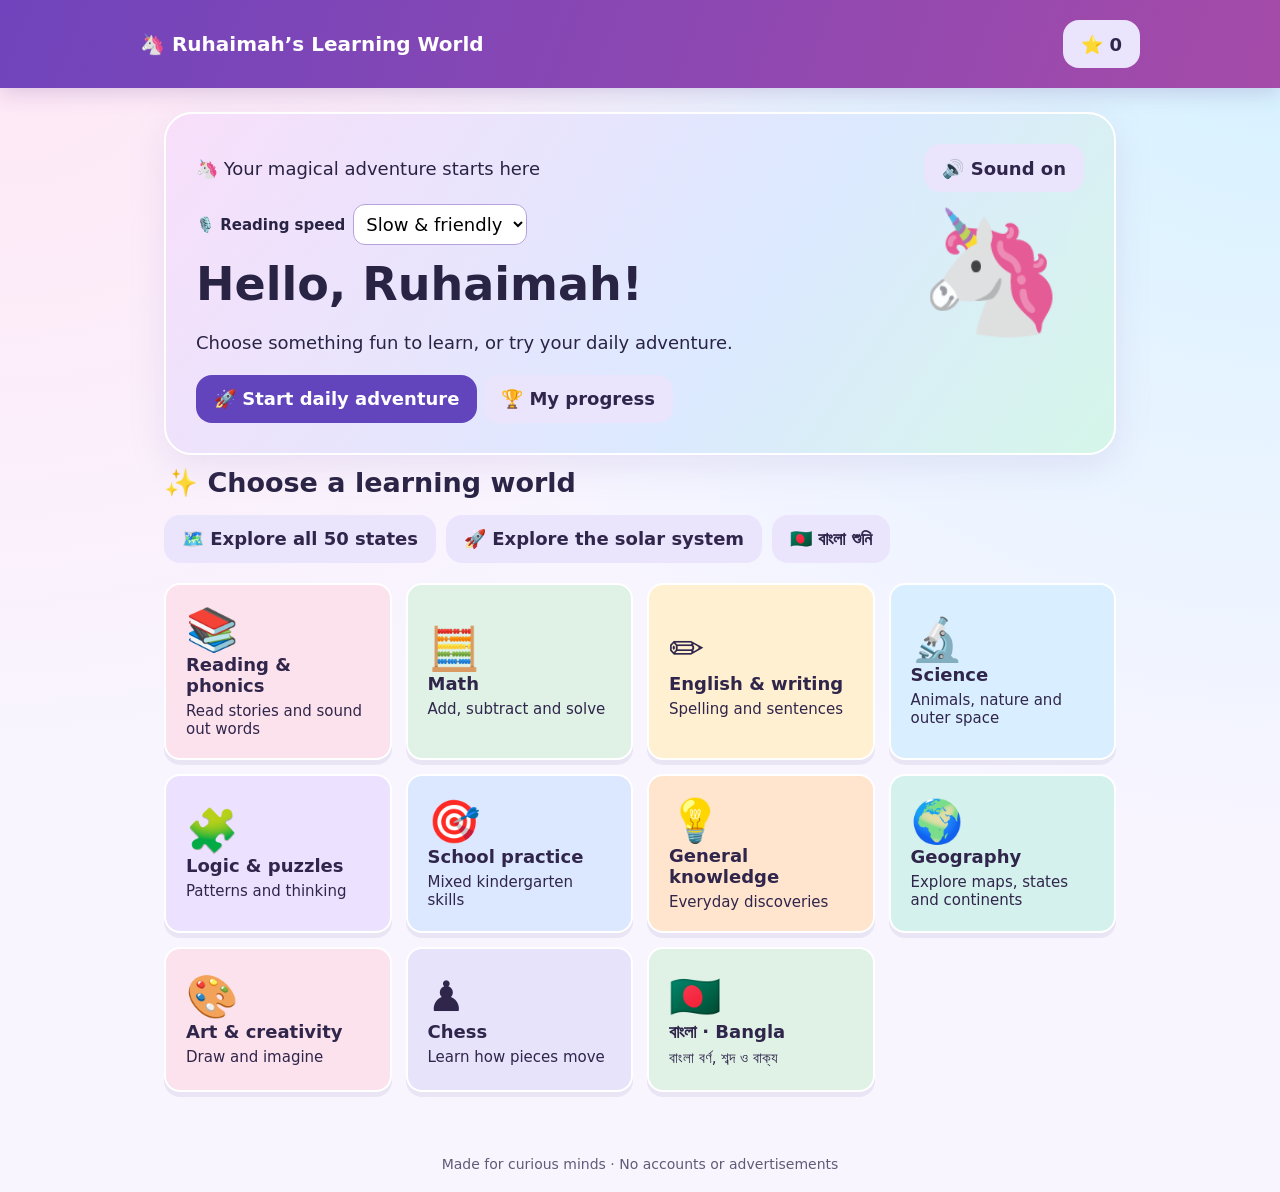
==== index.html @ d248be6d "Add files via upload" ====
<!doctype html><html lang="en"><meta charset="utf-8"><meta name="viewport" content="width=device-width,initial-scale=1"><title>Ruhaimah's Learning World</title><style>
*{box-sizing:border-box}body{margin:0;background:#f7f6ff;color:#292344;font:18px system-ui,sans-serif}header{background:#5639a5;color:white;padding:20px max(20px,calc((100% - 1000px)/2));display:flex;justify-content:space-between;align-items:center;gap:12px}header strong{font-size:20px}main{max-width:1000px;margin:auto;padding:24px}button,input,textarea{font:inherit}button{cursor:pointer;border:0;border-radius:16px;padding:13px 18px;font-weight:700;color:#30254b;background:#eae4fc;min-height:48px}button:focus-visible{outline:4px solid #eea331}button.primary{background:#6244bc;color:white}button:hover{filter:brightness(.96)}.hero{background:#e9e2ff;border-radius:28px;padding:30px;position:relative}h1{font-size:clamp(28px,5vw,46px);margin:0}h2{margin:12px 0}p{line-height:1.55}.grid{display:grid;grid-template-columns:repeat(auto-fit,minmax(180px,1fr));gap:14px;margin:20px 0}.tile{text-align:left;padding:20px;min-height:145px;border:2px solid transparent}.tile span{display:block;font-size:38px}.tile small{display:block;font-weight:400;margin-top:6px}.panel{background:white;border-radius:24px;padding:clamp(18px,4vw,32px);box-shadow:0 4px 18px #3322550d;margin-top:16px}.choices{display:grid;gap:12px;margin:20px 0}.choice{background:#f1edfb;text-align:left;font-size:23px}.right{background:#d4f5df!important}.wrong{background:#ffe5df!important}.bar{height:12px;background:#eee8fa;border-radius:10px;overflow:hidden}.bar i{display:block;height:100%;background:#35aa86}.topline{display:flex;justify-content:space-between;gap:10px;align-items:center;flex-wrap:wrap}.story{font-size:27px;background:#fff7df;padding:20px;border-radius:16px;line-height:1.7}.feedback{min-height:32px;font-weight:700}.muted{color:#615b78;font-size:15px}canvas{width:100%;max-width:620px;touch-action:none;border:2px solid #ddd;border-radius:15px;background:white}textarea{width:100%;min-height:110px;border:2px solid #ded6f1;border-radius:14px;padding:12px}.palette{display:flex;gap:8px;flex-wrap:wrap}.palette button{min-width:48px;border:2px solid #555}.board{display:grid;grid-template-columns:repeat(8,1fr);max-width:480px;aspect-ratio:1}.square{border-radius:0;padding:0;min-height:0;font-size:clamp(20px,5vw,44px);aspect-ratio:1;color:#191919}.square.light{background:#f4dfb9}.square.dark{background:#ad805d}.square.mark{box-shadow:inset 0 0 0 4px #28a575}footer{text-align:center;padding:20px;color:#615b78;font-size:14px}@media(max-width:480px){main{padding:14px}.grid{grid-template-columns:1fr 1fr}.tile{padding:14px;min-height:125px}header{padding:14px}.hero{padding:22px}}

body{background:radial-gradient(ellipse at top left,#ffe7f5,transparent 45%),radial-gradient(ellipse at top right,#d5f2ff,transparent 50%),#f8f5ff}header{background:linear-gradient(110deg,#7044bc,#a54ba9);position:sticky;top:0;z-index:5;box-shadow:0 5px 20px #5c3a8733}.hero{background:linear-gradient(125deg,#f8dffa,#dce9ff 60%,#d5f6e9);border:2px solid white;box-shadow:0 10px 35px #9c80c62b;overflow:hidden}.hero:after{content:'🦄';position:absolute;right:5%;top:26%;font-size:clamp(64px,12vw,120px);pointer-events:none;opacity:.9}.hero h1,.hero p{max-width:75%}.hero button{position:relative;z-index:1}.tile{border:2px solid white;box-shadow:0 5px 0 #62518c18;transition:transform .15s,box-shadow .15s}.tile:hover{transform:translateY(-4px);box-shadow:0 9px 20px #62518c25}.tile span{font-size:42px}.panel{border:1px solid #eee4ff}.choice{border:2px solid #e9dff8}.choice:active{transform:scale(.98)}.subgrid{display:flex;gap:10px;flex-wrap:wrap;margin:16px 0}.mapwrap{overflow-x:auto;padding:8px 0}.statemap{display:grid;grid-template-columns:repeat(13,minmax(36px,1fr));grid-template-rows:repeat(8, minmax(38px,1fr));gap:4px;min-width:520px;max-width:900px;margin:auto;background:#e5f5ff;padding:10px;border-radius:20px}.state{min-height:38px;padding:4px 1px;font-size:clamp(13px,2vw,17px);border-radius:10px;border:2px solid white;box-shadow:0 2px 0 #0001}.state.sel{outline:3px solid #5625b0}.state.found{background:#9ee8b8!important}.state.bad{background:#ffb9b9!important}.fact{background:#f4edff;border-radius:18px;padding:18px;margin:12px 0}.planetrow{display:flex;gap:12px;overflow-x:auto;padding:16px 4px;align-items:center;background:#171c42;border-radius:22px}.planet{background:transparent;color:white;min-width:88px;display:flex;flex-direction:column;align-items:center;gap:8px;min-height:110px;font-size:14px}.orb{display:block;border-radius:50%;box-shadow:inset -8px -5px 14px #0006,0 0 12px #fff2;flex-shrink:0}.planet.sel{outline:2px solid #f8dc8c}.bangla-grid{display:grid;grid-template-columns:repeat(auto-fit,minmax(85px,1fr));gap:10px}.bangla-grid button{font-size:32px;background:#dff4e9;border:2px solid white}.bangla-grid small{display:block;font-size:16px}.bn{font-size:clamp(25px,5vw,36px);line-height:1.8}.notice{color:#55446d;font-size:15px}.badgelet{display:inline-block;background:#fff0c9;padding:6px 12px;border-radius:30px;font-size:15px}.confetti{animation:pop .25s ease-out}@keyframes pop{from{transform:scale(.96)}to{transform:scale(1)}}@media(prefers-reduced-motion:reduce){*{animation:none!important;transition:none!important}}@media(max-width:480px){.hero:after{font-size:66px;top:35%}.hero h1{max-width:78%}.hero p{max-width:77%}.tile span{font-size:32px}.statemap{min-width:505px}}
</style><header><strong>🦄 Ruhaimah’s Learning World</strong><button id="stars" onclick="dashboard()">⭐ 0</button></header><main id="app"></main><footer>Made for curious minds · No accounts or advertisements</footer><script>
const $=s=>document.querySelector(s), app=$('#app');let saved={stars:0,stats:{},days:{},writing:''};try{saved={...saved,...JSON.parse(localStorage.getItem('ruhaimah-v1')||'{}')}}catch(e){};let audio=true;let voiceSpeed=.68;try{const n=Number(localStorage.getItem('learning-voice-speed'));if([.55,.68,.82].includes(n))voiceSpeed=n}catch(e){}function setVoiceSpeed(v){voiceSpeed=Number(v);try{localStorage.setItem('learning-voice-speed',String(v))}catch(e){}speak('Hello! Ready for a wonderful learning adventure?')}function save(){try{localStorage.setItem('ruhaimah-v1',JSON.stringify(saved))}catch(e){}$('#stars').textContent='⭐ '+saved.stars}save();let clip=null, speechRun=0;function stop(){speechRun++;if('speechSynthesis'in window)speechSynthesis.cancel();if(clip){clip.pause();clip=null}}function speak(t,lang='en-US'){if(!audio)return;stop();const run=speechRun;const voices='speechSynthesis'in window?speechSynthesis.getVoices():[];const matching=voices.filter(v=>v.lang.toLowerCase().startsWith(lang.slice(0,2)));const voice=matching.find(v=>v.lang.toLowerCase()===lang.toLowerCase()&&/natural|enhanced|premium|samantha|aria|jenny|google us english/i.test(v.name))||matching.find(v=>v.lang.toLowerCase()===lang.toLowerCase())||matching[0];if(lang.startsWith('bn')&&!voice){let parts=BN_AUDIO[t]?[t]:t.split(/\. +/).filter(Boolean);let urls=parts.map(x=>BN_AUDIO[x]).filter(Boolean);if(!urls.length){let n=document.getElementById('bnstatus');if(n)n.textContent='বাংলা অডিও এই বাক্যের জন্য নেই।';return}let i=0;function play(){if(run!==speechRun||i>=urls.length)return;clip=new Audio(urls[i++]);clip.playbackRate=voiceSpeed===.55?.68:voiceSpeed===.68?.78:.9;clip.preservesPitch=true;clip.onended=()=>setTimeout(play,350);clip.play().catch(()=>{let n=document.getElementById('bnstatus');if(n)n.textContent='🔊 আবার শুনুন বোতাম চাপুন।';});}play();return}if(!('speechSynthesis'in window)){return}const pieces=String(t).split(/(?<=[.!?।])\s+/).filter(Boolean);let j=0;function narrate(){if(run!==speechRun||j>=pieces.length)return;let u=new SpeechSynthesisUtterance(pieces[j++]);u.lang=lang;u.rate=voiceSpeed;u.pitch=lang.startsWith('bn')?1.04:1.15;u.volume=1;if(voice)u.voice=voice;u.onend=()=>setTimeout(narrate,350);speechSynthesis.speak(u)}narrate()}if('speechSynthesis'in window){speechSynthesis.getVoices();}function esc(t){return String(t).replace(/[&<>"']/g,c=>({'&':'&amp;','<':'&lt;','>':'&gt;','"':'&quot;',"'":'&#39;'}[c]))}const subjects=[['reading','📚','Reading & phonics','Read stories and sound out words','#fce2ec'],['math','🧮','Math','Add, subtract and solve','#dff2e5'],['english','✏️','English & writing','Spelling and sentences','#fff0d1'],['science','🔬','Science','Animals, nature and outer space','#d9efff'],['logic','🧩','Logic & puzzles','Patterns and thinking','#ece2ff'],['school','🎯','School practice','Mixed kindergarten skills','#dce8ff'],['general','💡','General knowledge','Everyday discoveries','#ffe4ce'],['geo','🌍','Geography','Explore maps, states and continents','#d5f1ed'],['art','🎨','Art & creativity','Draw and imagine','#fce2ec'],['chess','♟️','Chess','Learn how pieces move','#e6e3fa'],['bangla','🇧🇩','বাংলা · Bangla','বাংলা বর্ণ, শব্দ ও বাক্য','#dff2e5']];
const Q=(q,a,c,h,p='',lang='en-US')=>({q,a,c,h,p,lang});const bank={reading:[Q('Which word rhymes with cake?',['cat','lake','cup'],'lake','Cake and lake end with the same sound.'),Q('Which word begins with sh?',['ship','chip','sit'],'ship','S and h together make the sh sound.'),Q('Which word has the short i sound?',['sit','cake','sun'],'sit','Listen to the middle sound in sit.'),Q('What did Mia find?',['a red ball','a blue hat','a cat'],'a red ball','Mia found a red ball.','Mia went to the park. She saw a red ball under a tree. She picked it up.'),Q('Where did the bird go?',['into a box','onto a tree','into a car'],'onto a tree','The bird flew onto a tree.','A little bird sat on a fence. It flew onto a tree and sang.'),Q('Which word completes the sentence? I can ___ a book.',['read','jump','drink'],'read','We read a book.'),Q('What did Ben give the dog?',['water','a hat','a pen'],'water','Ben gave the dog water.','Ben saw a thirsty dog. He got a bowl of water. The dog drank it.'),Q('Which word has ch at the start?',['chair','share','hair'],'chair','C and h together make the ch sound.'),Q('Which word has a silent e?',['cap','cape','cup'],'cape','The final e helps the a say its name.')],english:[Q('Which sentence is correct?',['the cat runs.','The cat runs.','The cat runs'],'The cat runs.','Start with a capital and end with a period.'),Q('Choose the missing letter: d_g',['a','o','i'],'o','Dog is spelled d o g.'),Q('Which is a naming word?',['jump','apple','fast'],'apple','Apple names a thing.'),Q('Choose the action word.',['run','table','blue'],'run','Run tells what someone does.'),Q('Which word means more than one cat?',['cats','cat','catting'],'cats','Add s to make cats.'),Q('Which mark ends a question?',['.','?','!'],'?','A question mark ends a question.'),Q('Finish: She ___ happy.',['is','am','are'],'is','She is happy.')],science:[Q('What helps a plant grow?',['water and sunlight','rocks only','a toy'],'water and sunlight','Plants need water and light.'),Q('Which animal lays eggs?',['hen','cat','dog'],'hen','Hens lay eggs.'),Q('What happens to ice when it warms up?',['melts','turns into wood','grows leaves'],'melts','Ice melts into water.'),Q('Which body part helps you hear?',['ears','knees','nose'],'ears','We hear with our ears.'),Q('Which is a living thing?',['tree','chair','stone'],'tree','A tree grows and is alive.'),Q('What gives Earth light during the day?',['Sun','Moon','clouds'],'Sun','The Sun gives us daylight.')],logic:[Q('What comes next? 🔴 🔵 🔴 🔵',['🔴','🟢','🔵'],'🔴','The colors alternate red and blue.'),Q('Which does not belong?',['apple','banana','shoe'],'shoe','The other two are fruits.'),Q('What comes next? 2, 4, 6, ...',['7','8','10'],'8','Count by twos.'),Q('Which shape has three sides?',['circle','triangle','square'],'triangle','A triangle has three sides.'),Q('What comes next? A B B A B B',['A','B','C'],'A','The pattern repeats A B B.'),Q('Which is smallest?',['elephant','mouse','horse'],'mouse','A mouse is much smaller.')],general:[Q('How many days are in a week?',['5','7','10'],'7','There are seven days.'),Q('What should you do before eating?',['wash hands','wear shoes','turn off the light'],'wash hands','Clean hands help keep us healthy.'),Q('Who helps put out fires?',['firefighter','teacher','baker'],'firefighter','Firefighters help keep people safe.'),Q('What season usually comes after winter?',['spring','fall','summer'],'spring','Spring follows winter.'),Q('What tells the time?',['clock','plate','book'],'clock','A clock shows time.')],geo:[Q('What planet do we live on?',['Mars','Earth','Jupiter'],'Earth','Earth is our home.'),Q('Which is a large body of salt water?',['ocean','hill','forest'],'ocean','Oceans contain salt water.'),Q('Which country has Dhaka as its capital?',['Bangladesh','Canada','Japan'],'Bangladesh','Dhaka is the capital of Bangladesh.'),Q('Which country is New Mexico part of?',['United States','India','Brazil'],'United States','New Mexico is a U.S. state.'),Q('Which direction is opposite north?',['east','south','west'],'south','South is opposite north.'),Q('Which is a continent?',['Asia','Santa Fe','Dhaka'],'Asia','Asia is a continent.')],bangla:[Q('কোনটি স্বরবর্ণ?',['অ','ক','ম'],'অ','অ একটি স্বরবর্ণ।','','bn-BD'),Q('আম কোনটি?',['🥭','🍎','🍌'],'🥭','এটি আম।','','bn-BD'),Q('মাছ কোনটি?',['🐦','🐟','🐈'],'🐟','এটি মাছ।','','bn-BD'),Q('কোনটি বাংলা সংখ্যা ২?',['১','২','৩'],'২','দুই মানে ২।','','bn-BD'),Q('ফুল কোনটি?',['🌸','🚗','📚'],'🌸','এটি ফুল।','','bn-BD'),Q('ক এর পরে কোন বর্ণ?',['গ','খ','চ'],'খ','ক এর পরে খ।','','bn-BD')],chess:[Q('Which piece moves in an L shape?',['Knight','Rook','Bishop'],'Knight','A knight moves two squares one way and one sideways.'),Q('Which piece moves diagonally?',['Bishop','Rook','Pawn'],'Bishop','A bishop moves diagonally.'),Q('Which piece moves straight along rows and columns?',['Rook','Knight','Bishop'],'Rook','A rook moves horizontally or vertically.'),Q('Which piece must you protect?',['King','Pawn','Rook'],'King','Protect your king from checkmate.')],art:[Q('Which two paint colors make green?',['blue and yellow','red and blue','red and white'],'blue and yellow','Blue and yellow paint make green.'),Q('Which shape could you use to draw the Sun?',['circle','triangle','square'],'circle','The Sun looks round.') ]};
function shuffle(a){return [...a].sort(()=>Math.random()-.5)}function math(n=8,level=1){return Array.from({length:n},()=>{let cap=level===1?10:20,a=Math.floor(Math.random()*(cap+1)),b=Math.floor(Math.random()*(cap-a+1)),sub=Math.random()<.45;if(sub){a+=b}let c=sub?a-b:a+b;let opts=new Set([c]);while(opts.size<3)opts.add(Math.max(0,c+Math.floor(Math.random()*7)-3));return Q(`What is ${a} ${sub?'−':'+'} ${b}?`,shuffle([...opts].map(String)),String(c),`The answer is ${c}. Try counting ${sub?'backward':'forward'} from ${a}.`)})}
let session=null,level=1;function home(){stop();app.innerHTML=`<section class="hero"><div class="topline"><span>🦄 Your magical adventure starts here</span><button onclick="audio=!audio;home()">${audio?'🔊 Sound on':'🔇 Sound off'}</button></div><div style="margin:12px 0;display:flex;gap:8px;align-items:center;flex-wrap:wrap"><label for="voiceSpeed" style="font-size:15px;font-weight:700">🎙️ Reading speed</label><select id="voiceSpeed" onchange="setVoiceSpeed(this.value)" style="font:inherit;padding:8px;border-radius:12px;border:1px solid #b6a2db;background:white"><option value=".55" ${voiceSpeed===.55?'selected':''}>Extra slow</option><option value=".68" ${voiceSpeed===.68?'selected':''}>Slow & friendly</option><option value=".82" ${voiceSpeed===.82?'selected':''}>Regular</option></select></div><h1>Hello, Ruhaimah!</h1><p>Choose something fun to learn, or try your daily adventure.</p><button class="primary" onclick="start('daily')">🚀 Start daily adventure</button> <button onclick="dashboard()">🏆 My progress</button></section><h2>✨ Choose a learning world</h2><div class="subgrid"><button onclick="statesWorld()">🗺️ Explore all 50 states</button><button onclick="spaceWorld()">🚀 Explore the solar system</button><button onclick="banglaWorld()">🇧🇩 বাংলা শুনি</button></div><div class="grid">${subjects.map(([id,e,t,d,c])=>`<button class="tile" style="background:${c}" onclick="openSubject('${id}')"><span>${e}</span>${t}<small>${d}</small></button>`).join('')}</div>`}function openSubject(id){stop();let s=subjects.find(s=>s[0]===id);app.innerHTML=`<button onclick="home()">← Home</button><section class="panel"><h1>${s[1]} ${s[2]}</h1><p>${s[3]}. Pick an activity!</p><button class="primary" onclick="start('${id}')">▶ Practice</button> ${id==='math'?'<button onclick="level=1;start(\'math\')">Within 10</button> <button onclick="level=2;start(\'math\')">Within 20</button>':''} ${id==='reading'?'<button onclick="library()">📖 Story library</button>':''} ${id==='english'?'<button onclick="writing()">✍️ Writing journal</button>':''} ${id==='art'?'<button onclick="draw()">🎨 Drawing studio</button>':''} ${id==='geo'?'<button onclick="globeOpen(\'us\')">🇺🇸 50 States Map</button> <button onclick="globeOpen(\'division\')">🇧🇩 Bangladesh Map</button>':''} ${id==='science'?'<button onclick="spaceWorld()">🪐 Space explorer</button>':''} ${id==='bangla'?'<button onclick="banglaWorld()">🔊 বাংলা শেখো</button>':''} ${id==='chess'?'<button onclick="chess()">♟️ Piece movement trainer</button>':''}</section>`}function start(id){stop();let qs=id==='math'?math(8,level):id==='daily'||id==='school'?shuffle([...shuffle(bank.reading).slice(0,3),...math(4,1),...shuffle(bank.english).slice(0,2),...shuffle(bank.logic).slice(0,2),...shuffle(bank.science).slice(0,1)]):shuffle(bank[id]);session={id,qs,i:0,first:0,wrong:false,done:false};render()}function render(){let s=session,q=s.qs[s.i];app.innerHTML=`<div class="topline"><button onclick="home()">← Home</button><span>Question ${s.i+1} / ${s.qs.length}</span><button onclick="readQuestion()">🔊 Listen / শুনুন</button></div><div class="bar"><i style="width:${100*s.i/s.qs.length}%"></i></div><section class="panel">${q.p?`<div class="story">${esc(q.p)}</div>`:''}<h2 style="font-size:30px">${esc(q.q)}</h2><div class="choices">${q.a.map((a,i)=>`<button class="choice" data-i="${i}" onclick="answer(${i})">${esc(a)}</button>`).join('')}</div><div id="bnstatus" class="notice"></div><div id="feedback" class="feedback" aria-live="polite"></div><button id="next" class="primary" hidden onclick="next()">Next →</button></section>`;speak([q.p,q.q,...q.a].filter(Boolean).join('. '),q.lang)}function readQuestion(){let q=session.qs[session.i];speak([q.p,q.q,...q.a].filter(Boolean).join('. '),q.lang)}function answer(i){let s=session,q=s.qs[s.i];if(s.done)return;let b=$(`[data-i="${i}"]`),correct=q.a[i]===q.c;let stats=saved.stats[s.id]||(saved.stats[s.id]={correct:0,total:0,completed:0});if(!s.wrong){stats.total++;if(correct){stats.correct++;s.first++}}if(correct){s.done=true;b.classList.add('right');saved.stars++;$('#feedback').textContent=(q.lang==='bn-BD'?'🌟 দারুণ! ':'🌟 Great job! ')+q.h;$('#next').hidden=false;document.querySelectorAll('.choice').forEach(b=>b.disabled=true);speak(q.lang==='bn-BD'?'দারুণ! '+q.h:['Wonderful!','You did it!','Fantastic work!','Amazing job, explorer!'][Math.floor(Math.random()*4)]+' '+q.h,q.lang)}else{s.wrong=true;b.classList.add('wrong');b.disabled=true;$('#feedback').textContent=(q.lang==='bn-BD'?'আবার চেষ্টা করো! ':'Try again! ')+q.h;speak(q.h,q.lang)}save()}function next(){let s=session;if(!s.done)return;if(++s.i<s.qs.length){s.wrong=false;s.done=false;render();return}saved.stats[s.id].completed++;let day=new Date().toLocaleDateString();saved.days[day]=(saved.days[day]||0)+1;save();app.innerHTML=`<section class="panel" style="text-align:center"><h1>🏆 Amazing work!</h1><p>You earned ${s.qs.length} stars and answered ${s.first} of ${s.qs.length} correctly on your first try.</p><button class="primary" onclick="home()">Choose another adventure</button></section>`;speak('Amazing work! You finished your adventure.')}function dashboard(){stop();app.innerHTML=`<button onclick="home()">← Home</button><section class="panel"><h1>🏆 My progress</h1><h2>⭐ ${saved.stars} stars</h2><p>Learning days: ${Object.keys(saved.days).length}</p><p class="muted">Parent view · First-attempt accuracy · Saved in this browser only.</p>${Object.entries(saved.stats).map(([id,s])=>`<p><strong>${subjects.find(x=>x[0]===id)?.[2]||({space:'Space exploration',states:'50 states',daily:'Daily adventure'}[id]||id)}</strong> — ${s.total?Math.round(100*s.correct/s.total):0}% · ${s.completed} sessions</p><div class="bar"><i style="width:${s.total?100*s.correct/s.total:0}%"></i></div>`).join('')||'<p>Finish some activities to see your progress!</p>'}<h3>📅 Learning activity</h3>${Object.entries(saved.days).slice(-14).reverse().map(([d,n])=>`<p>${esc(d)} — ${n} activities</p>`).join('')||'<p>No completed activities yet.</p>'}<div class="subgrid"><button onclick="exportProgress()">⬇️ Back up progress</button><button onclick="document.getElementById('importFile').click()">⬆️ Restore progress</button><input type="file" id="importFile" accept="application/json" hidden onchange="importProgress(event)"></div></section>`}
const stories=[['🐈 The little cat','A little cat sat on a mat. It saw a big red ball. The cat ran to the ball. It had fun.','What color was the ball?',['red','blue','green'],'red'],['🌱 A tiny seed','Ana put a seed in a pot. She gave it water. A small green leaf grew. Ana was glad.','What did Ana give the seed?',['water','milk','juice'],'water'],['🦆 At the pond','Sam went to the pond. He saw three ducks. The ducks swam in the water. Sam waved.','How many ducks did Sam see?',['two','three','four'],'three'],['🎒 A school day','Lina packed her bag. She went to school. She read a book with her friend. Then they drew a picture.','What did Lina read?',['a book','a map','a sign'],'a book']];function library(){app.innerHTML=`<button onclick="openSubject('reading')">← Reading</button><h1>📚 Story library</h1><div class="grid">${stories.map((s,i)=>`<button class="tile" onclick="story(${i})">${s[0]}<small>Read and answer</small></button>`).join('')}</div>`}function story(i){let s=stories[i];session={id:'reading',qs:[Q(s[2],s[3],s[4],'Read the story to find the answer.',s[1])],i:0,first:0,wrong:false,done:false};render()}function writing(){app.innerHTML=`<button onclick="openSubject('english')">← English</button><section class="panel"><h2>✍️ My writing journal</h2><p>Write three sentences about your favorite animal. Begin each sentence with a capital letter.</p><button onclick="speak('Write three sentences about your favorite animal.')">🔊 Listen</button><textarea id="journal" placeholder="My favorite animal is...">${esc(saved.writing)}</textarea><button class="primary" onclick="saved.writing=$('#journal').value;save();$('#note').textContent='Saved!'">Save my writing</button><p id="note"></p></section>`}function draw(){app.innerHTML=`<button onclick="openSubject('art')">← Art</button><section class="panel"><h2>🎨 Drawing studio</h2><p>Can you draw a house, a tree, and a happy sun?</p><div class="palette">${['#292344','#f05252','#f4ab24','#34a853','#4285ed','#ab61df','#ffffff'].map(c=>`<button style="background:${c}" aria-label="Paint ${c}" onclick="ink='${c}'"></button>`).join('')}</div><canvas id="paint" width="620" height="420"></canvas><div class="topline"><button onclick="ctx.clearRect(0,0,620,420)">Clear</button><button onclick="downloadDrawing()">Save picture</button></div></section>`;let c=$('#paint');ctx=c.getContext('2d');ctx.lineWidth=8;ctx.lineCap='round';let active=false;function point(e){let r=c.getBoundingClientRect();return [(e.clientX-r.left)*c.width/r.width,(e.clientY-r.top)*c.height/r.height]}c.onpointerdown=e=>{active=true;c.setPointerCapture(e.pointerId);ctx.beginPath();ctx.moveTo(...point(e));ctx.lineTo(...point(e));ctx.strokeStyle=ink;ctx.stroke()};c.onpointermove=e=>{if(active){ctx.lineTo(...point(e));ctx.strokeStyle=ink;ctx.stroke()}};c.onpointerup=c.onpointercancel=()=>active=false}let ink='#292344',ctx;function downloadDrawing(){let a=document.createElement('a');a.download='my-drawing.png';a.href=$('#paint').toDataURL();a.click()}
let piece='Knight',pos=35;const glyph={Knight:'♘',Bishop:'♗',Rook:'♖',Queen:'♕',King:'♔',Pawn:'♙'};function targets(){let r=pos>>3,c=pos%8;return Array.from({length:64},(_,i)=>i).filter(i=>{let dr=(i>>3)-r,dc=i%8-c,x=Math.abs(dr),y=Math.abs(dc);if(!x&&!y)return false;return piece==='Knight'?x*y===2:piece==='Bishop'?x===y:piece==='Rook'?x===0||y===0:piece==='Queen'?x===y||x===0||y===0:piece==='King'?Math.max(x,y)===1:dc===0&&(dr===-1||(r===6&&dr===-2))})}function chess(){app.innerHTML=`<button onclick="openSubject('chess')">← Chess</button><section class="panel"><h2>♟️ Piece movement trainer</h2><p>Choose a piece and tap a highlighted square to move it. This is a single-piece exercise, not a full chess game.</p><div class="palette">${Object.keys(glyph).map(p=>`<button onclick="piece='${p}';pos=${p==='Pawn'?52:35};chess()">${glyph[p]} ${p}</button>`).join('')}</div><h3>${piece}</h3><div class="board">${Array.from({length:64},(_,i)=>`<button aria-label="${'abcdefgh'[i%8]}${8-(i>>3)}" class="square ${((i>>3)+i%8)%2?'dark':'light'} ${targets().includes(i)?'mark':''}" onclick="movePiece(${i})">${i===pos?glyph[piece]:targets().includes(i)?'·':''}</button>`).join('')}</div><p id="chessnote" aria-live="polite"></p></section>`}function movePiece(i){if(targets().includes(i)){pos=i;if(piece==='Pawn'&&pos<8){piece='Queen'}chess();$('#chessnote').textContent='Great move!'}else $('#chessnote').textContent='Try a highlighted square.'}
const STATES=[["AK", "Alaska", "Juneau", "1", "8", "West"], ["HI", "Hawaii", "Honolulu", "2", "8", "West"], ["WA", "Washington", "Olympia", "1", "2", "West"], ["OR", "Oregon", "Salem", "1", "3", "West"], ["CA", "California", "Sacramento", "1", "4", "West"], ["NV", "Nevada", "Carson City", "2", "4", "West"], ["ID", "Idaho", "Boise", "2", "3", "West"], ["MT", "Montana", "Helena", "3", "2", "West"], ["WY", "Wyoming", "Cheyenne", "3", "3", "West"], ["UT", "Utah", "Salt Lake City", "3", "4", "West"], ["AZ", "Arizona", "Phoenix", "3", "5", "West"], ["CO", "Colorado", "Denver", "4", "4", "West"], ["NM", "New Mexico", "Santa Fe", "4", "5", "West"], ["ND", "North Dakota", "Bismarck", "5", "2", "Midwest"], ["SD", "South Dakota", "Pierre", "5", "3", "Midwest"], ["NE", "Nebraska", "Lincoln", "5", "4", "Midwest"], ["KS", "Kansas", "Topeka", "5", "5", "Midwest"], ["OK", "Oklahoma", "Oklahoma City", "5", "6", "South"], ["TX", "Texas", "Austin", "5", "7", "South"], ["MN", "Minnesota", "Saint Paul", "6", "2", "Midwest"], ["IA", "Iowa", "Des Moines", "6", "3", "Midwest"], ["MO", "Missouri", "Jefferson City", "6", "4", "Midwest"], ["AR", "Arkansas", "Little Rock", "6", "5", "South"], ["LA", "Louisiana", "Baton Rouge", "6", "6", "South"], ["WI", "Wisconsin", "Madison", "7", "2", "Midwest"], ["IL", "Illinois", "Springfield", "7", "3", "Midwest"], ["MS", "Mississippi", "Jackson", "7", "5", "South"], ["MI", "Michigan", "Lansing", "8", "2", "Midwest"], ["IN", "Indiana", "Indianapolis", "8", "3", "Midwest"], ["KY", "Kentucky", "Frankfort", "8", "4", "South"], ["TN", "Tennessee", "Nashville", "8", "5", "South"], ["AL", "Alabama", "Montgomery", "8", "6", "South"], ["OH", "Ohio", "Columbus", "9", "3", "Midwest"], ["WV", "West Virginia", "Charleston", "9", "4", "South"], ["GA", "Georgia", "Atlanta", "9", "6", "South"], ["FL", "Florida", "Tallahassee", "10", "7", "South"], ["PA", "Pennsylvania", "Harrisburg", "10", "3", "Northeast"], ["VA", "Virginia", "Richmond", "10", "4", "South"], ["NC", "North Carolina", "Raleigh", "10", "5", "South"], ["SC", "South Carolina", "Columbia", "10", "6", "South"], ["NY", "New York", "Albany", "11", "2", "Northeast"], ["MD", "Maryland", "Annapolis", "11", "4", "South"], ["DE", "Delaware", "Dover", "12", "4", "South"], ["NJ", "New Jersey", "Trenton", "11", "3", "Northeast"], ["VT", "Vermont", "Montpelier", "12", "1", "Northeast"], ["NH", "New Hampshire", "Concord", "13", "1", "Northeast"], ["ME", "Maine", "Augusta", "13", "2", "Northeast"], ["MA", "Massachusetts", "Boston", "12", "2", "Northeast"], ["CT", "Connecticut", "Hartford", "12", "3", "Northeast"], ["RI", "Rhode Island", "Providence", "13", "3", "Northeast"]];const PLANETS=[["Mercury", "#a8a6ad", 27, "Closest planet to the Sun. It is the smallest planet."], ["Venus", "#e3b66e", 40, "A thick atmosphere traps heat. Venus is the hottest planet."], ["Earth", "linear-gradient(130deg,#56b8ed 45%,#72b96a 46%,#418bd3 70%,#8bc977 71%)", 43, "Our home planet. Earth has oceans and one Moon."], ["Mars", "#df7855", 32, "The Red Planet. Its dusty surface looks rusty."], ["Jupiter", "repeating-linear-gradient(165deg,#e4c9a7 0 10px,#a96e54 10px 16px,#f5dfbe 16px 25px)", 78, "The biggest planet. It has a giant storm called the Great Red Spot."], ["Saturn", "#e7cc89", 67, "Famous for its beautiful rings made mostly of ice and rock."], ["Uranus", "#9ee2de", 53, "An ice giant that spins on its side."], ["Neptune", "#527bd8", 51, "The farthest planet from the Sun. It has very fast winds."]];const BN_LETTERS=[["অ", "অজগর"], ["আ", "আম"], ["ই", "ইঁদুর"], ["ঈ", "ঈগল"], ["উ", "উট"], ["ঊ", "ঊষা"], ["ঋ", "ঋতু"], ["এ", "এক"], ["ঐ", "ঐক্য"], ["ও", "ওল"], ["ঔ", "ঔষধ"], ["ক", "কলম"], ["খ", "খাতা"], ["গ", "গরু"], ["ঘ", "ঘর"], ["ঙ", "ব্যাঙ"], ["চ", "চাঁদ"], ["ছ", "ছাতা"], ["জ", "জল"], ["ঝ", "ঝরনা"], ["ঞ", "পঞ্চ"], ["ট", "টিয়া"], ["ঠ", "ঠেলা"], ["ড", "ডাব"], ["ঢ", "ঢাক"], ["ণ", "হরিণ"], ["ত", "তারা"], ["থ", "থালা"], ["দ", "দরজা"], ["ধ", "ধান"], ["ন", "নদী"], ["প", "পাখি"], ["ফ", "ফুল"], ["ব", "বই"], ["ভ", "ভালুক"], ["ম", "মাছ"], ["য", "যান"], ["র", "রথ"], ["ল", "লাল"], ["শ", "শাপলা"], ["ষ", "ষাঁড়"], ["স", "সূর্য"], ["হ", "হাতি"], ["ড়", "ঘোড়া"], ["ঢ়", "আষাঢ়"], ["য়", "ময়না"], ["ৎ", "হঠাৎ"], ["ং", "রং"], ["ঃ", "দুঃখ"], ["ঁ", "চাঁদ"]];const BN_WORDS=[["আম", "🥭"], ["মাছ", "🐟"], ["বই", "📚"], ["ফুল", "🌸"], ["পাখি", "🐦"], ["চাঁদ", "🌙"], ["সূর্য", "☀️"], ["ঘর", "🏠"], ["গাছ", "🌳"], ["হাতি", "🐘"], ["কলা", "🍌"], ["জল", "💧"], ["বিড়াল", "🐈"], ["তারা", "⭐"], ["দুধ", "🥛"], ["ঘোড়া", "🐎"]];const BN_SENT=["আমি বই পড়ি।", "আমি স্কুলে যাই।", "আকাশে চাঁদ আছে।", "গাছে পাখি বসে।", "মাছ জলে থাকে।", "আম মিষ্টি।", "আমি ফুল ভালোবাসি।", "সূর্য আলো দেয়।", "আমার একটি লাল বল আছে।", "আমরা একসাথে খেলি।"];const BN_NUM=[["০", "শূন্য"], ["১", "এক"], ["২", "দুই"], ["৩", "তিন"], ["৪", "চার"], ["৫", "পাঁচ"], ["৬", "ছয়"], ["৭", "সাত"], ["৮", "আট"], ["৯", "নয়"]];const EXTRA={"reading": [["Which word rhymes with light?", ["night", "leaf", "dog"], "night", "Light and night rhyme."], ["Which word starts with th?", ["thin", "ship", "chin"], "thin", "Thin starts with t and h."], ["Which word has short a?", ["map", "me", "moon"], "map", "Map has short a."], ["Which word has two syllables?", ["rabbit", "cat", "fish"], "rabbit", "Rab-bit has two syllables."], ["What is the missing word? The fish can ___.", ["swim", "fly", "read"], "swim", "Fish swim in water."], ["Who helped the puppy?", ["Ali", "the bird", "the cat"], "Ali", "Ali helped the puppy.", "Ali saw a puppy in the rain. He took it inside and gave it a dry towel."]], "english": [["Which word describes an apple?", ["red", "run", "jump"], "red", "Red describes its color."], ["Choose the correct plural.", ["dogs", "dog", "doges"], "dogs", "Add s to dog."], ["Which word is the opposite of hot?", ["cold", "big", "fast"], "cold", "Cold is the opposite of hot."], ["Choose the correct sentence.", ["I am six.", "i am six.", "I is six."], "I am six.", "Use a capital I and the verb am."], ["Fill in: We ___ friends.", ["are", "is", "am"], "are", "We are friends."]], "science": [["Which animal is a mammal?", ["dolphin", "frog", "butterfly"], "dolphin", "Dolphins are mammals."], ["What do roots absorb?", ["water", "sunlight", "sound"], "water", "Roots take in water from soil."], ["What is rain made of?", ["water drops", "sand", "snow only"], "water drops", "Rain is liquid water."], ["Which organ pumps blood?", ["heart", "lungs", "stomach"], "heart", "Your heart pumps blood."], ["What is a baby frog called?", ["tadpole", "kitten", "chick"], "tadpole", "A baby frog starts as a tadpole."]], "logic": [["What comes next? 5, 10, 15, ...", ["20", "16", "25"], "20", "Add five each time."], ["Which has four equal sides?", ["square", "triangle", "circle"], "square", "A square has four equal sides."], ["Which number is missing? 11, 12, __, 14", ["13", "10", "15"], "13", "Thirteen comes after twelve."], ["Which is heavier?", ["school bus", "pencil", "feather"], "school bus", "A school bus is much heavier."], ["Which comes first?", ["seed", "flower", "fruit"], "seed", "A plant starts from a seed."]], "general": [["How many months are in a year?", ["12", "7", "10"], "12", "There are twelve months."], ["Which day comes after Friday?", ["Saturday", "Monday", "Thursday"], "Saturday", "Saturday comes after Friday."], ["What do you use to brush teeth?", ["toothbrush", "spoon", "comb"], "toothbrush", "A toothbrush cleans teeth."], ["Which light means stop?", ["red", "green", "blue"], "red", "Red means stop."]], "geo": [["Which ocean is west of the United States?", ["Pacific", "Atlantic", "Indian"], "Pacific", "The Pacific is to the west."], ["Which continent is Bangladesh in?", ["Asia", "Europe", "Africa"], "Asia", "Bangladesh is in Asia."], ["How many states are in the United States?", ["50", "13", "100"], "50", "The United States has fifty states."], ["Which continent is the United States in?", ["North America", "Asia", "Australia"], "North America", "The United States is in North America."]], "bangla": [["কোনটি স্বরবর্ণ?", ["অ", "ক", "ম"], "অ", "অ একটি স্বরবর্ণ।"], ["ক এর পরে কোন বর্ণ?", ["গ", "খ", "চ"], "খ", "ক এর পরে খ।"], ["কোনটি বাংলা সংখ্যা দুই?", ["১", "২", "৩"], "২", "দুই মানে ২।"], ["কোনটি ফল?", ["আম", "বই", "কলম"], "আম", "আম একটি ফল।"], ["কোনটি প্রাণী?", ["হাতি", "ঘর", "ফুল"], "হাতি", "হাতি একটি প্রাণী।"], ["আমি কী পড়ি?", ["বই", "আম", "জল"], "বই", "আমি বই পড়ি।", "আমি বই পড়ি।"], ["মাছ কোথায় থাকে?", ["জলে", "গাছে", "আকাশে"], "জলে", "মাছ জলে থাকে।", "মাছ জলে থাকে।"], ["আকাশে কী আছে?", ["চাঁদ", "মাছ", "বই"], "চাঁদ", "আকাশে চাঁদ আছে।", "আকাশে চাঁদ আছে।"], ["কোনটি বাংলা সংখ্যা পাঁচ?", ["৩", "৫", "৭"], "৫", "পাঁচ মানে ৫।"], ["ফুলের সঙ্গে কোনটি মেলে?", ["গাছ", "জুতা", "কলম"], "গাছ", "গাছে ফুল ফোটে।"]]};
for(const [id,rows] of Object.entries(EXTRA)){const items=rows.map(r=>Q(r[0],r[1],r[2],r[3],r[4]||'',id==='bangla'?'bn-BD':'en-US'));if(id==='bangla')bank[id]=items;else bank[id].push(...items)}
bank.space=[["What is the closest planet to the Sun?", ["Mercury", "Earth", "Mars"], "Mercury", "Mercury is first."], ["What planet is our home?", ["Earth", "Venus", "Neptune"], "Earth", "Earth is our home."], ["Which is the biggest planet?", ["Jupiter", "Mars", "Mercury"], "Jupiter", "Jupiter is the biggest."], ["Which planet is famous for its rings?", ["Saturn", "Earth", "Mars"], "Saturn", "Saturn has beautiful rings."], ["Which planet is called the Red Planet?", ["Mars", "Venus", "Neptune"], "Mars", "Mars is the Red Planet."], ["What is the Sun?", ["a star", "a planet", "a moon"], "a star", "The Sun is a star."], ["How many planets orbit the Sun?", ["8", "9", "7"], "8", "There are eight planets."], ["What orbits Earth?", ["the Moon", "Jupiter", "the Sun"], "the Moon", "The Moon orbits Earth."], ["Which planet is hottest?", ["Venus", "Mercury", "Neptune"], "Venus", "Venus traps heat in its thick atmosphere."], ["Which planet is farthest from the Sun?", ["Neptune", "Mars", "Saturn"], "Neptune", "Neptune is eighth."], ["Why do we have day and night?", ["Earth spins", "the Sun turns off", "the Moon covers Earth every day"], "Earth spins", "Earth spins, so different sides face the Sun."]].map(r=>Q(...r));

const regions={West:'#c9b8ff',Midwest:'#b9edc7',South:'#ffdb9e',Northeast:'#ffc1d6'};let mapMode='explore',stateSelected='NM',stateTarget='',mapFound=[],mapMiss='',mapRegion='All';
function statesWorld(mode='explore',region='All'){stop();mapMode=mode;mapRegion=region;mapFound=[];mapMiss='';stateSelected='NM';stateTarget='';if(mode==='find')pickState();renderStates()}
function pickState(){const pool=STATES.filter(s=>(mapRegion==='All'||s[5]===mapRegion)&&!mapFound.includes(s[0]));stateTarget=pool.length?pool[Math.floor(Math.random()*pool.length)][0]:''}
function renderStates(){let selected=STATES.find(s=>s[0]===stateSelected),target=STATES.find(s=>s[0]===stateTarget);app.innerHTML=`<button onclick="openSubject('geo')">← Geography</button><section class="panel"><div class="topline"><h1>🗺️ United States Explorer</h1><span class="badgelet">50 states</span></div><p>Explore all 50 states. Tap a tile to learn its name, capital and region. The tile map shows approximate positions, not actual state boundaries.</p><div class="subgrid"><button class="${mapMode==='explore'?'primary':''}" onclick="statesWorld()">🔍 Explore</button><button class="${mapMode==='find'?'primary':''}" onclick="statesWorld('find')">🎯 Find the state</button><button onclick="stateQuiz()">🧠 State names quiz</button></div>${mapMode==='find'?`<div class="fact"><label>Region: <select id="region" onchange="statesWorld('find',this.value)" style="font:inherit">${['All','West','Midwest','South','Northeast'].map(r=>`<option ${r===mapRegion?'selected':''}>${r}</option>`).join('')}</select></label><h2>${target?'Find '+target[1]:'🎉 You found them all!'}</h2><button onclick="speak(${JSON.stringify(target?'Find '+target[1]:'Great job!').replace(/"/g,'&quot;')})">🔊 Listen</button><p>Found ${mapFound.length} / ${STATES.filter(s=>mapRegion==='All'||s[5]===mapRegion).length}</p><p id="mapfeedback" aria-live="polite">${mapMiss?'Try again! Look for '+target?.[1]+'.':''}</p></div>`:''}<div class="mapwrap"><div class="statemap" role="group" aria-label="Approximate United States tile map">${STATES.map(s=>`<button class="state ${mapMode==='explore'&&s[0]===stateSelected?'sel':''} ${mapFound.includes(s[0])?'found':''} ${mapMiss===s[0]?'bad':''}" style="grid-column:${s[3]};grid-row:${s[4]};background:${regions[s[5]]};${mapMode==='find'&&mapRegion!=='All'&&s[5]!==mapRegion?'opacity:.35':''}" aria-label="${s[1]}" onclick="tapState('${s[0]}')">${s[0]}</button>`).join('')}</div></div><div class="subgrid">${Object.entries(regions).map(([r,c])=>`<span class="badgelet" style="background:${c}">${r}</span>`).join('')}</div><p class="notice">Alaska and Hawaii are shown separately at the bottom. North is up, west is left.</p>${mapMode==='explore'?`<div class="fact confetti"><h2>${selected[1]} (${selected[0]})</h2><p>Capital: <strong>${selected[2]}</strong> · Region: ${selected[5]}</p>${selected[0]==='NM'?'<p>🏡 New Mexico is in the Southwest!</p>':''}<button onclick="readState()">🔊 Hear state name and capital</button></div><label>Choose a state: <select onchange="tapState(this.value)" style="font:inherit;max-width:100%">${[...STATES].sort((a,b)=>a[1].localeCompare(b[1])).map(s=>`<option value="${s[0]}" ${s[0]===stateSelected?'selected':''}>${s[1]}</option>`).join('')}</select></label>`:''}</section>`}
function readState(){let s=STATES.find(s=>s[0]===stateSelected);speak(s[1]+'. The capital is '+s[2]+'. It is in the '+s[5]+'.')}
function recordMini(id,correct){let st=saved.stats[id]||(saved.stats[id]={correct:0,total:0,completed:0});st.total++;if(correct){st.correct++;saved.stars++}save()}
function completeMini(id){let st=saved.stats[id]||(saved.stats[id]={correct:0,total:0,completed:0});st.completed++;let d=new Date().toLocaleDateString();saved.days[d]=(saved.days[d]||0)+1;save()}
function tapState(ab){if(mapMode==='explore'){stateSelected=ab;renderStates();readState();return}if(!stateTarget||mapFound.includes(ab))return;let hit=ab===stateTarget;recordMini('states',hit);if(hit){mapFound.push(ab);mapMiss='';pickState();if(!stateTarget)completeMini('states');renderStates();speak(stateTarget?'Great job! Find '+STATES.find(s=>s[0]===stateTarget)[1]:'Wonderful! You found all the states.')}else{mapMiss=ab;renderStates();speak('Try again!')}}
function stateQuiz(){const qs=shuffle(STATES).slice(0,12).map(s=>{let opts=shuffle([s[1],...shuffle(STATES.filter(x=>x[0]!==s[0])).slice(0,2).map(x=>x[1])]);return Q('Which state is '+s[0]+'?',opts,s[1],s[0]+' stands for '+s[1]+'.')});session={id:'states',qs,i:0,first:0,wrong:false,done:false};render()}
let planetIndex=2;function spaceWorld(i=2){stop();planetIndex=i;let p=PLANETS[i];app.innerHTML=`<button onclick="openSubject('science')">← Science</button><section class="panel"><h1>🚀 Space Explorer</h1><p>Blast off! Tap a planet to learn about it. Start at the Sun and travel outward.</p><div class="planetrow"><button class="planet" onclick="sunFacts()"><span class="orb" style="width:74px;height:74px;background:#ffd05c;box-shadow:0 0 25px #fda927"></span>☀️ Sun</button>${PLANETS.map((p,j)=>`<button class="planet ${j===i?'sel':''}" onclick="spaceWorld(${j});readPlanet()"><span class="orb" style="width:${p[2]}px;height:${p[2]}px;background:${p[1]};${j===5?'outline:5px solid #d9b973;outline-offset:3px':''}"></span>${j+1}. ${p[0]}</button>`).join('')}</div><p class="notice">Illustration only: sizes and distances are not to scale.</p><div id="planetFact" class="fact confetti"><h2>🪐 ${p[0]}</h2><p>Planet ${i+1} from the Sun.</p><p>${p[3]}</p><button onclick="readPlanet()">🔊 Listen</button></div><div class="subgrid"><button onclick="moonFacts()">🌙 Explore the Moon</button><button onclick="sunFacts()">☀️ Learn about the Sun</button><button class="primary" onclick="start('space')">🎯 Space quiz</button><button onclick="planetOrder()">🔢 Put planets in order</button></div></section>`}
function readPlanet(){let p=PLANETS[planetIndex];speak(p[0]+'. Planet '+(planetIndex+1)+' from the Sun. '+p[3])}function sunFacts(){let n=$('#planetFact');n.innerHTML=`<h2>☀️ The Sun</h2><p>The Sun is a star. It gives Earth light and heat. All eight planets orbit it.</p><button onclick="speak('The Sun is a star. It gives Earth light and heat.')">🔊 Listen</button>`;speak('The Sun is a star. It gives Earth light and heat.')}function moonFacts(){$('#planetFact').innerHTML=`<h2>🌙 The Moon</h2><p>The Moon travels around Earth. It reflects sunlight. It looks different throughout the month.</p><button onclick="speak('The Moon travels around Earth. It reflects sunlight.')">🔊 Listen</button>`;speak('The Moon travels around Earth. It reflects sunlight.')}
let order=[],orderChoices=[];function planetOrder(){order=[];orderChoices=shuffle(PLANETS.map(p=>p[0]));renderOrder()}function renderOrder(){app.innerHTML=`<button onclick="spaceWorld()">← Space</button><section class="panel"><h1>🚀 Planet order challenge</h1><p>Tap the planets in order from closest to farthest from the Sun.</p><div class="fact">☀️ Sun → ${order.map(x=>esc(x)).join(' → ')||'?'}</div><div class="grid">${orderChoices.filter(x=>!order.includes(x)).map(x=>`<button onclick="choosePlanet('${x}')">${x}</button>`).join('')}</div><p id="orderNote" aria-live="polite">${order.length===8?'🎉 Amazing! You put all eight planets in order!':'Choose planet '+(order.length+1)}</p><button onclick="planetOrder()">Play again</button></section>`}function choosePlanet(p){if(order.length===8)return;let ok=p===PLANETS[order.length][0];recordMini('space',ok);if(ok){order.push(p);if(order.length===8)completeMini('space');renderOrder();speak(order.length===8?'Amazing! You put all the planets in order.':p+'! Great job!')}else{$('#orderNote').textContent='Try again!';speak('Try again!')}}
function banglaWorld(tab='letters'){stop();let lists={letters:BN_LETTERS,words:BN_WORDS,numbers:BN_NUM,sentences:BN_SENT.map(x=>[x,''])},list=lists[tab];app.innerHTML=`<button onclick="openSubject('bangla')">← বাংলা</button><section class="panel"><h1 lang="bn">🇧🇩 বাংলা শেখো</h1><p class="bn" lang="bn">শুনো, বলো, পড়ো!</p><p>Tap any card to hear Bengali. A built-in Bengali audio recording is available if the device has no Bengali voice.</p><div class="subgrid">${[['letters','🔤 বর্ণ'],['words','🍎 শব্দ'],['numbers','🔢 সংখ্যা'],['sentences','📖 বাক্য']].map(([k,t])=>`<button class="${tab===k?'primary':''}" onclick="banglaWorld('${k}')">${t}</button>`).join('')}<button onclick="start('bangla')">🎯 অনুশীলন</button></div><div id="bnstatus" class="notice" aria-live="polite"></div><div class="bangla-grid" ${tab==='sentences'?'style="grid-template-columns:1fr"':''}>${list.map((x,j)=>`<button lang="bn" onclick="banglaTap('${tab}',${j})">${tab==='words'?x[1]+' ':''}${esc(x[0])}${tab==='letters'||tab==='numbers'?`<small>${esc(x[1])}</small>`:''}<small>🔊</small></button>`).join('')}</div></section>`}
function banglaTap(tab,i){let a=({letters:BN_LETTERS,words:BN_WORDS,numbers:BN_NUM,sentences:BN_SENT.map(x=>[x,''])})[tab][i];let t=tab==='letters'||tab==='numbers'?a[0]+'. '+a[1]:a[0];speak(t,'bn-BD');$('#bnstatus').textContent='🔊 '+t}
function exportProgress(){let a=document.createElement('a'),url=URL.createObjectURL(new Blob([JSON.stringify(saved,null,2)],{type:'application/json'}));a.href=url;a.download='learning-world-progress.json';a.click();setTimeout(()=>URL.revokeObjectURL(url),1000)}function importProgress(e){let f=e.target.files[0];if(!f)return;f.text().then(t=>{let d=JSON.parse(t);if(!d||!Number.isFinite(d.stars)||d.stars<0||!d.stats||!d.days||typeof d.writing!=='string')throw Error('Invalid backup');if(confirm('Replace the current progress with this backup?')){saved={...saved,...d};save();dashboard()}}).catch(()=>alert('That file is not a valid learning progress backup.'))}
stories.push(...[["🐶 A rainy day", "It was a rainy day. Max put on his boots. He jumped in a puddle. His dog ran beside him. They went home to dry off.", "What did Max put on?", ["boots", "a hat", "a scarf"], "boots"], ["🦋 The butterfly", "A small caterpillar ate a leaf. It made a chrysalis. After many days, a butterfly came out. It flew to a flower.", "What came out of the chrysalis?", ["a butterfly", "a bee", "a bird"], "a butterfly"], ["🌙 A night walk", "Nora looked up at the sky. She saw the Moon and many stars. Her dad pointed to a bright planet. Nora smiled.", "Who pointed to a planet?", ["her dad", "her friend", "her teacher"], "her dad"], ["🐢 The slow turtle", "A turtle walked slowly to the pond. A rabbit ran past it. The turtle kept going. At last, it reached the water.", "Where did the turtle go?", ["the pond", "the hill", "the school"], "the pond"], ["🍎 Sharing apples", "Sara had four apples. She gave two to her friend. They sat under a tree and ate their apples.", "How many apples did Sara give away?", ["two", "four", "one"], "two"], ["🚀 A pretend rocket", "Leo made a rocket from a box. He painted it blue. He pretended to fly to Mars. His sister joined him.", "What color was the rocket?", ["blue", "red", "green"], "blue"]]);
const BN_AUDIO={"ঁ. চাঁদ": "[data-uri]", "ং. রং": "[data-uri]", "ঃ. দুঃখ": "[data-uri]", "অ একটি স্বরবর্ণ।": "[data-uri]", "অ. অজগর": "[data-uri]", "আ. আম": "[data-uri]", "আকাশে চাঁদ আছে।": "[data-uri]", "আকাশে চাঁদ আছে।. আকাশে কী আছে?. চাঁদ. মাছ. বই": "[data-uri]", "আম": "[data-uri]", "আম একটি ফল।": "[data-uri]", "আম মিষ্টি।": "[data-uri]", "আমরা একসাথে খেলি।": "[data-uri]", "আমার একটি লাল বল আছে।": "[data-uri]", "আমি ফুল ভালোবাসি।": "[data-uri]", "আমি বই পড়ি।": "[data-uri]", "আমি বই পড়ি।. আমি কী পড়ি?. বই. আম. জল": "[data-uri]", "আমি স্কুলে যাই।": "[data-uri]", "ই. ইঁদুর": "[data-uri]", "ঈ. ঈগল": "[data-uri]", "উ. উট": "[data-uri]", "ঊ. ঊষা": "[data-uri]", "ঋ. ঋতু": "[data-uri]", "এ. এক": "[data-uri]", "ঐ. ঐক্য": "[data-uri]", "ও. ওল": "[data-uri]", "ঔ. ঔষধ": "[data-uri]", "ক এর পরে কোন বর্ণ?. গ. খ. চ": "[data-uri]", "ক এর পরে খ।": "[data-uri]", "ক. কলম": "[data-uri]", "কলা": "[data-uri]", "কোনটি প্রাণী?. হাতি. ঘর. ফুল": "[data-uri]", "কোনটি ফল?. আম. বই. কলম": "[data-uri]", "কোনটি বাংলা সংখ্যা দুই?. ১. ২. ৩": "[data-uri]", "কোনটি বাংলা সংখ্যা পাঁচ?. ৩. ৫. ৭": "[data-uri]", "কোনটি স্বরবর্ণ?. অ. ক. ম": "[data-uri]", "খ. খাতা": "[data-uri]", "গ. গরু": "[data-uri]", "গাছ": "[data-uri]", "গাছে পাখি বসে।": "[data-uri]", "গাছে ফুল ফোটে।": "[data-uri]", "ঘ. ঘর": "[data-uri]", "ঘর": "[data-uri]", "ঘোড়া": "[data-uri]", "ঙ. ব্যাঙ": "[data-uri]", "চ. চাঁদ": "[data-uri]", "চাঁদ": "[data-uri]", "ছ. ছাতা": "[data-uri]", "জ. জল": "[data-uri]", "জল": "[data-uri]", "ঝ. ঝরনা": "[data-uri]", "ঞ. পঞ্চ": "[data-uri]", "ট. টিয়া": "[data-uri]", "ঠ. ঠেলা": "[data-uri]", "ড. ডাব": "[data-uri]", "ঢ. ঢাক": "[data-uri]", "ণ. হরিণ": "[data-uri]", "ত. তারা": "[data-uri]", "তারা": "[data-uri]", "থ. থালা": "[data-uri]", "দ. দরজা": "[data-uri]", "দারুণ! অ একটি স্বরবর্ণ।": "[data-uri]", "দারুণ! আকাশে চাঁদ আছে।": "[data-uri]", "দারুণ! আম একটি ফল।": "[data-uri]", "দারুণ! আমি বই পড়ি।": "[data-uri]", "দারুণ! ক এর পরে খ।": "[data-uri]", "দারুণ! গাছে ফুল ফোটে।": "[data-uri]", "দারুণ! দুই মানে ২।": "[data-uri]", "দারুণ! পাঁচ মানে ৫।": "[data-uri]", "দারুণ! মাছ জলে থাকে।": "[data-uri]", "দারুণ! হাতি একটি প্রাণী।": "[data-uri]", "দুই মানে ২।": "[data-uri]", "দুধ": "[data-uri]", "ধ. ধান": "[data-uri]", "ন. নদী": "[data-uri]", "প. পাখি": "[data-uri]", "পাঁচ মানে ৫।": "[data-uri]", "পাখি": "[data-uri]", "ফ. ফুল": "[data-uri]", "ফুল": "[data-uri]", "ফুলের সঙ্গে কোনটি মেলে?. গাছ. জুতা. কলম": "[data-uri]", "ব. বই": "[data-uri]", "বই": "[data-uri]", "বিড়াল": "[data-uri]", "ভ. ভালুক": "[data-uri]", "ম. মাছ": "[data-uri]", "মাছ": "[data-uri]", "মাছ জলে থাকে।": "[data-uri]", "মাছ জলে থাকে।. মাছ কোথায় থাকে?. জলে. গাছে. আকাশে": "[data-uri]", "য. যান": "[data-uri]", "র. রথ": "[data-uri]", "ল. লাল": "[data-uri]", "শ. শাপলা": "[data-uri]", "ষ. ষাঁড়": "[data-uri]", "স. সূর্য": "[data-uri]", "সূর্য": "[data-uri]", "সূর্য আলো দেয়।": "[data-uri]", "হ. হাতি": "[data-uri]", "হাতি": "[data-uri]", "হাতি একটি প্রাণী।": "[data-uri]", "ৎ. হঠাৎ": "[data-uri]", "ড়. ঘোড়া": "[data-uri]", "ঢ়. আষাঢ়": "[data-uri]", "য়. ময়না": "[data-uri]", "০. শূন্য": "[data-uri]", "১. এক": "[data-uri]", "২. দুই": "[data-uri]", "৩. তিন": "[data-uri]", "৪. চার": "[data-uri]", "৫. পাঁচ": "[data-uri]", "৬. ছয়": "[data-uri]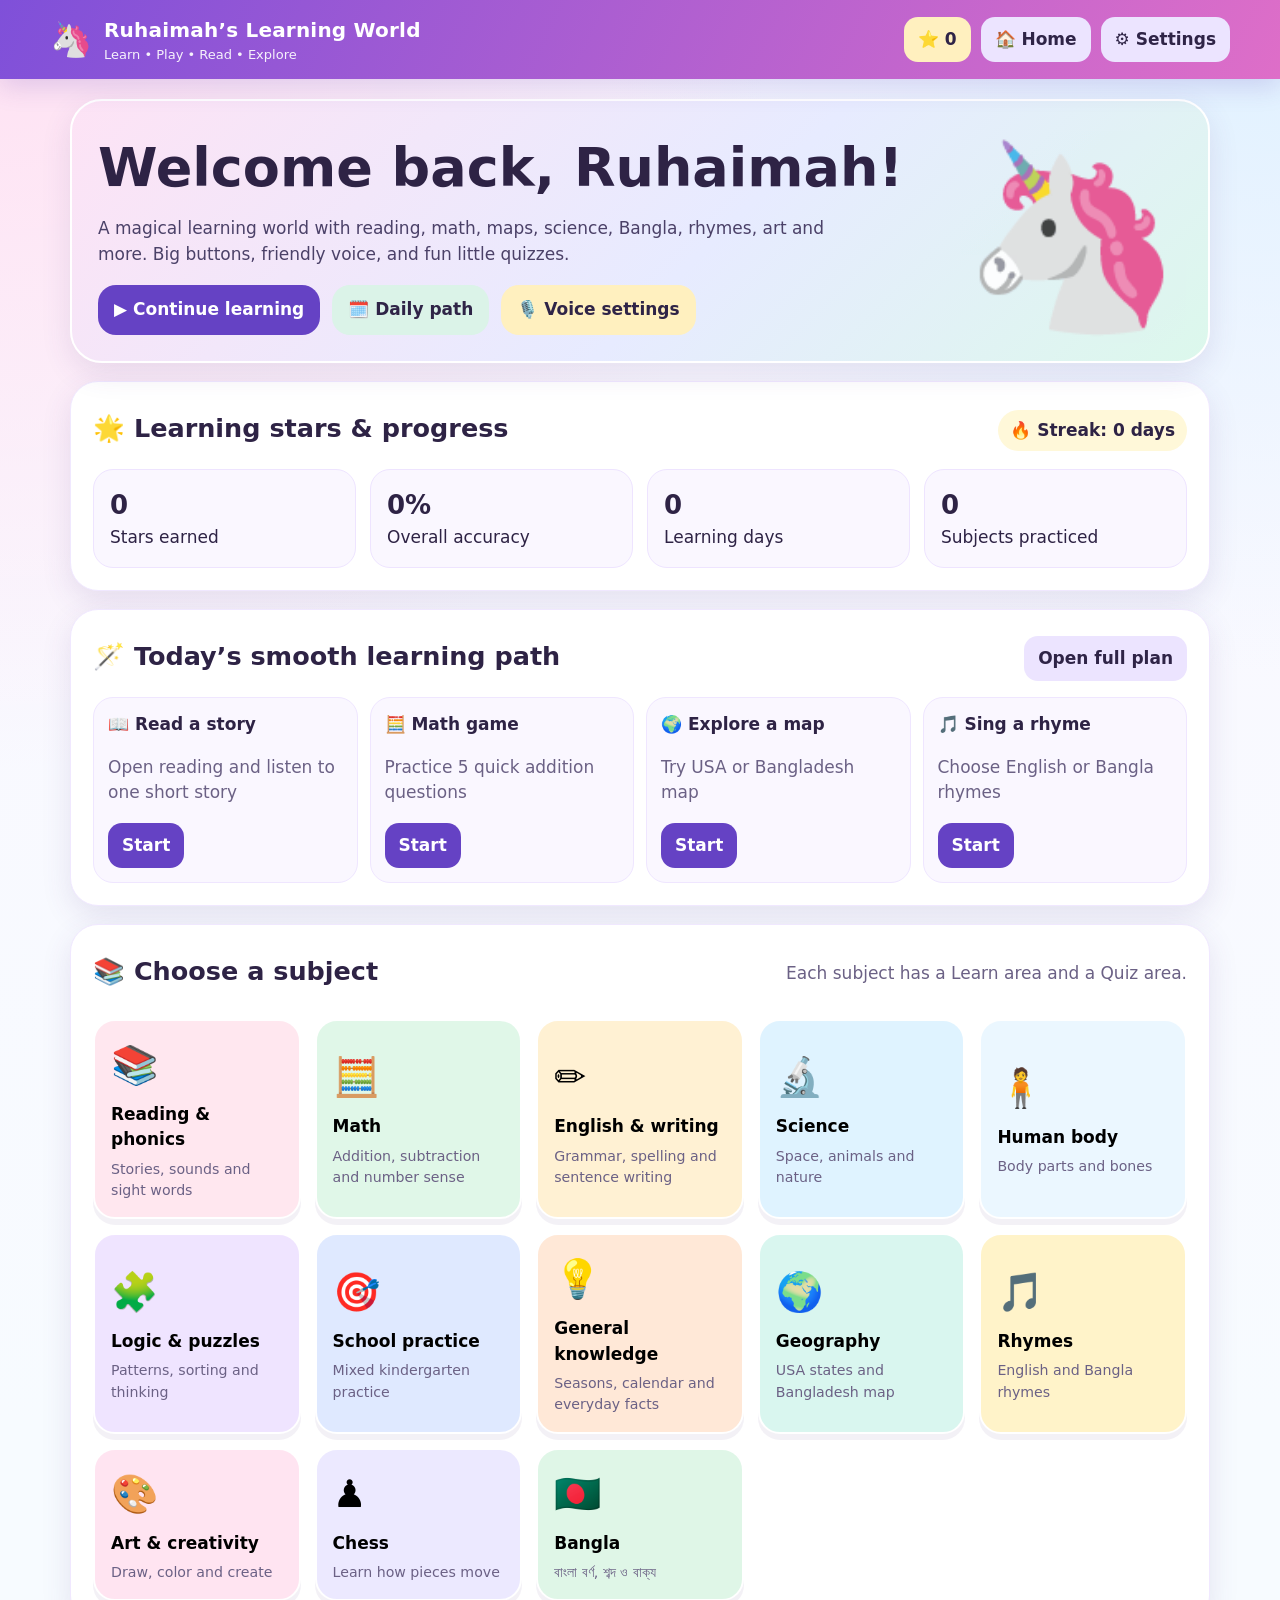
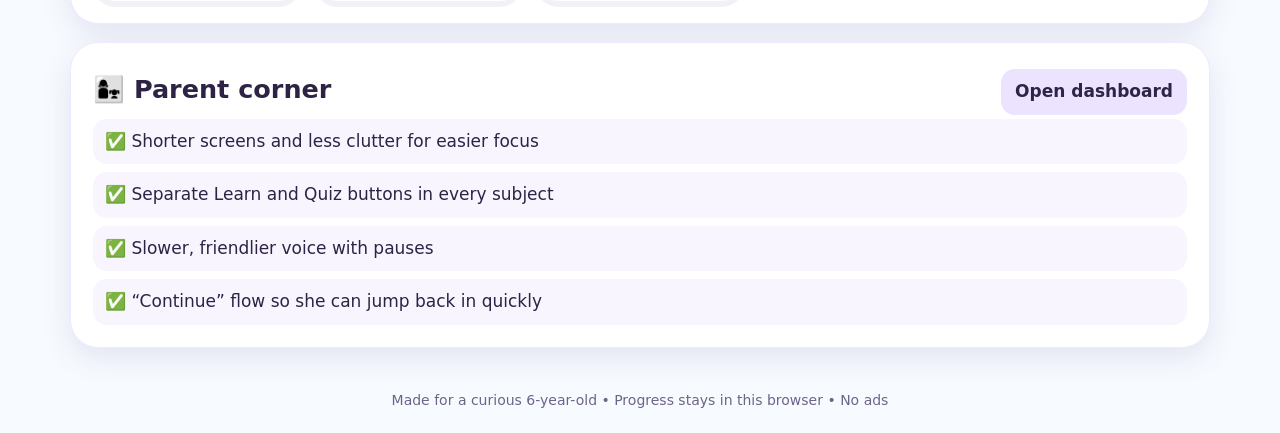
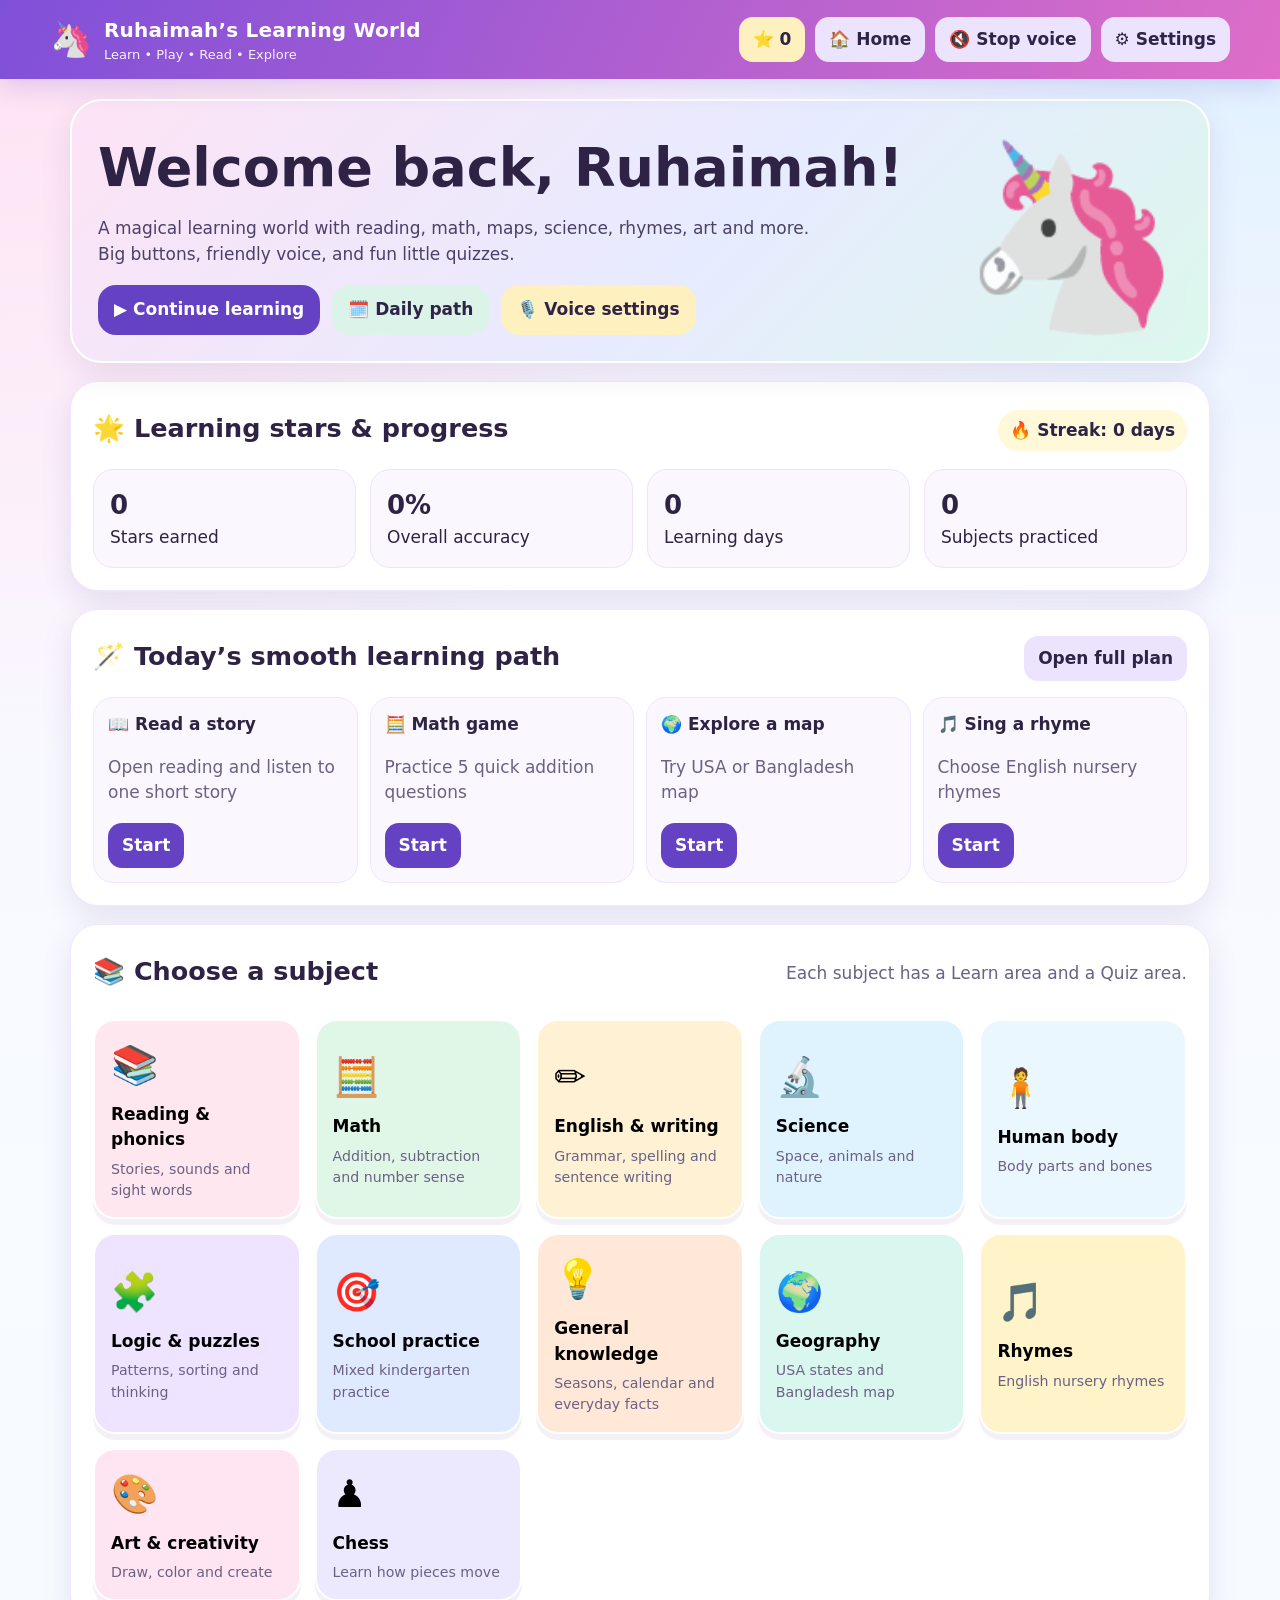
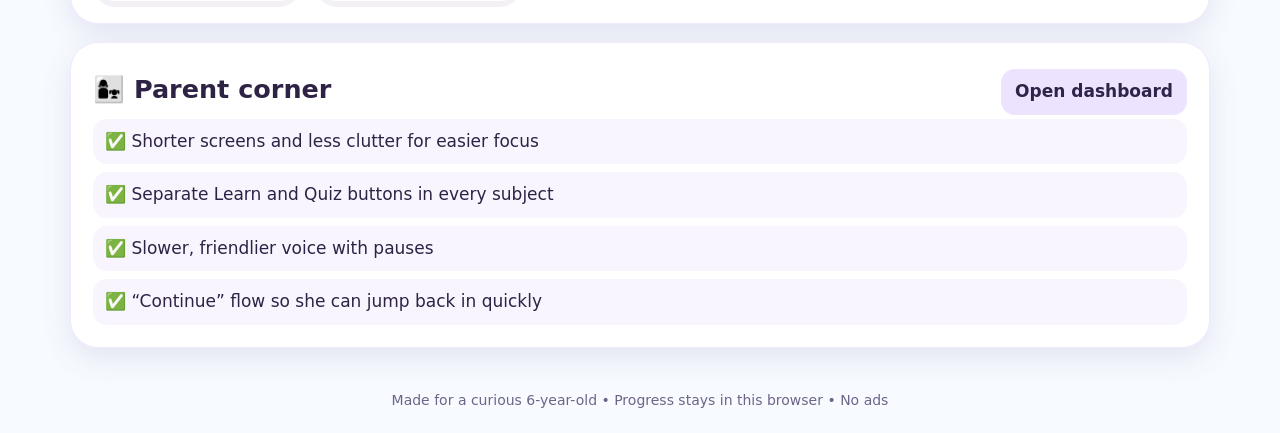
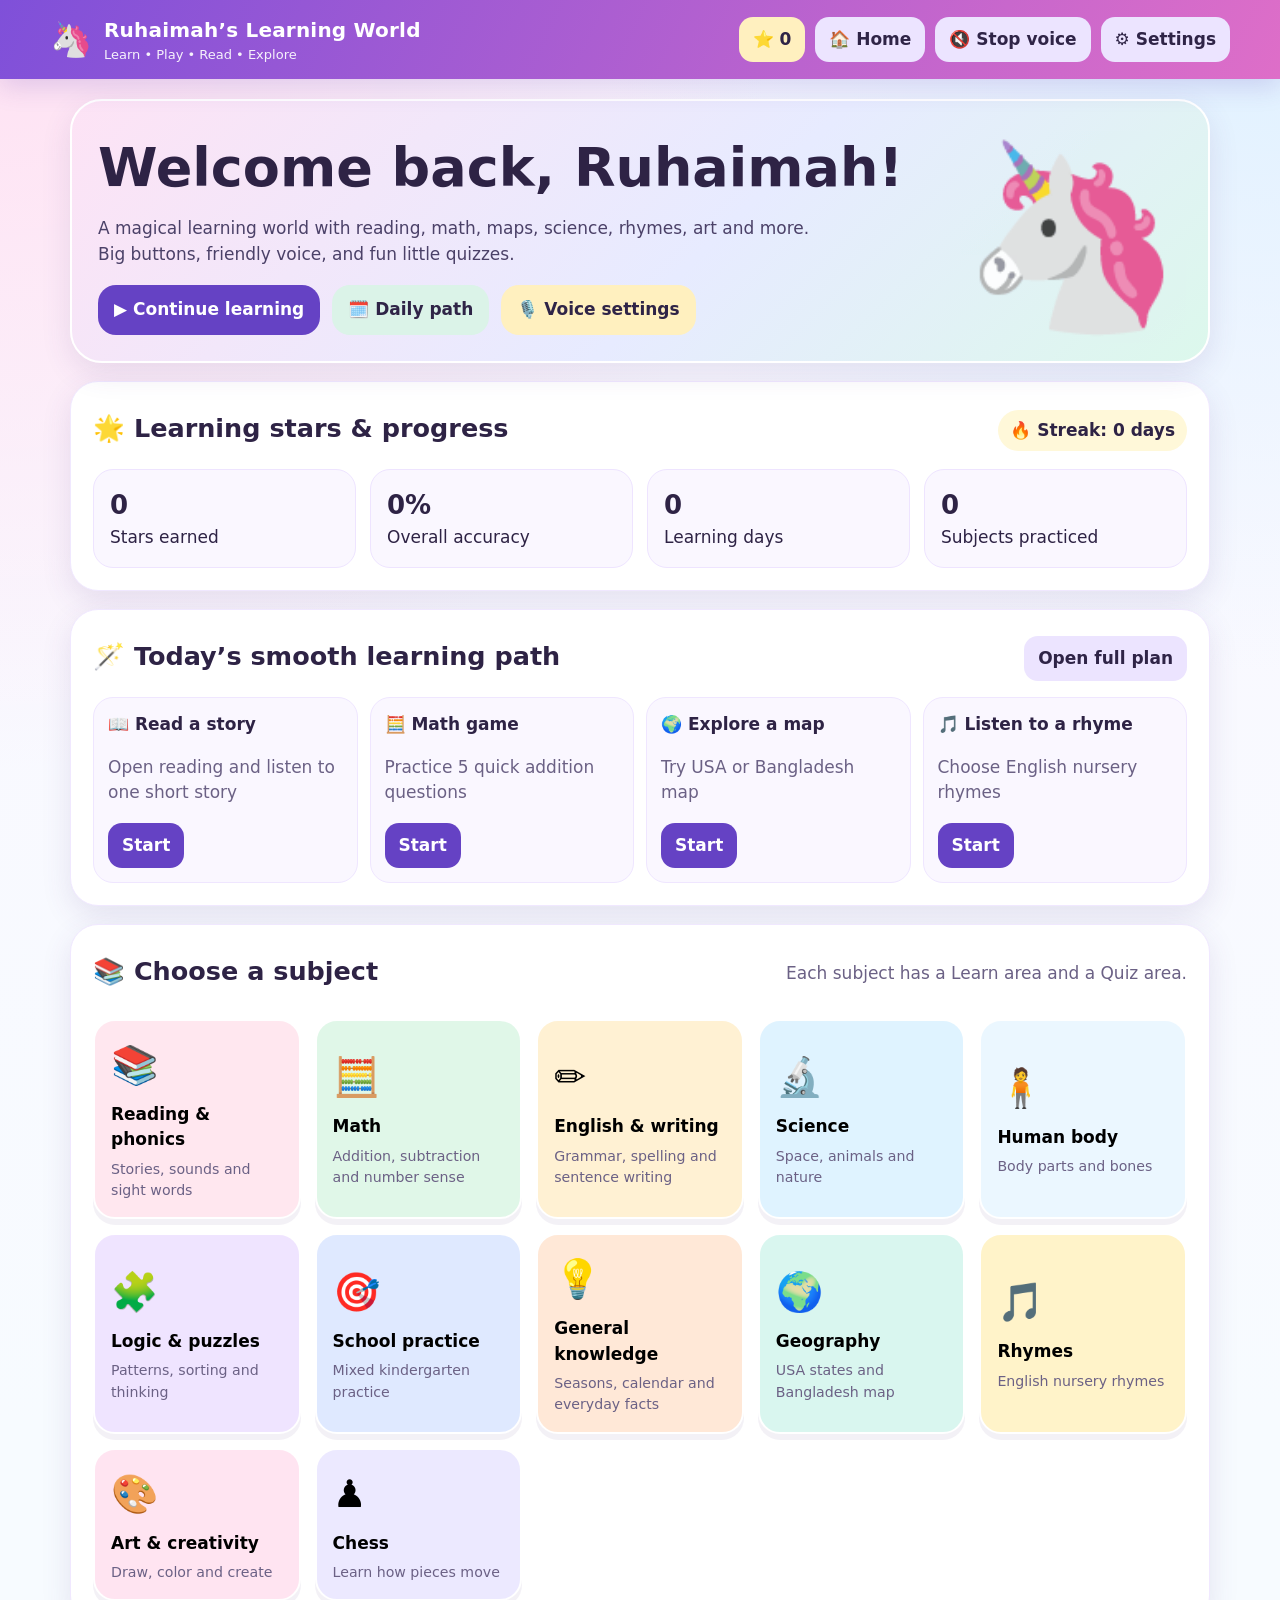
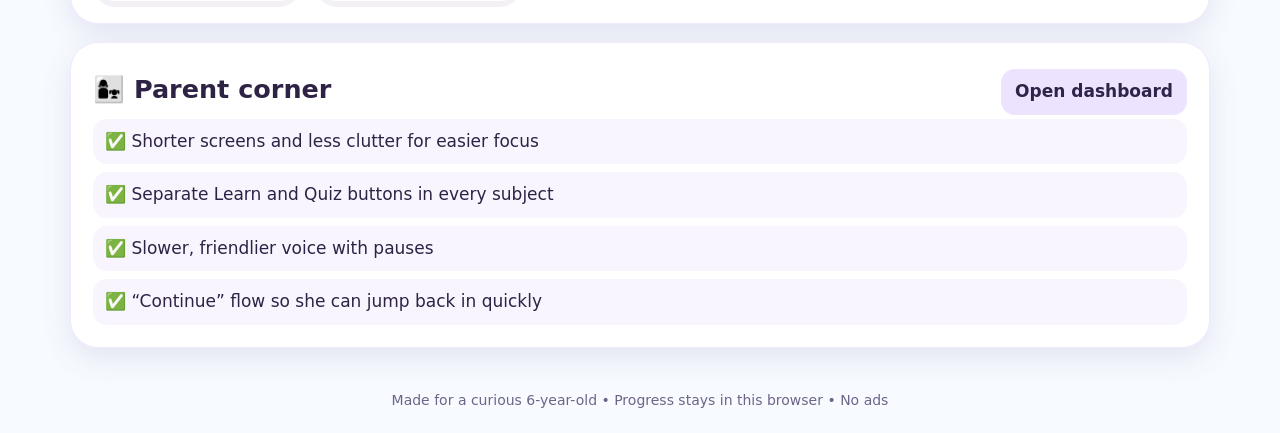
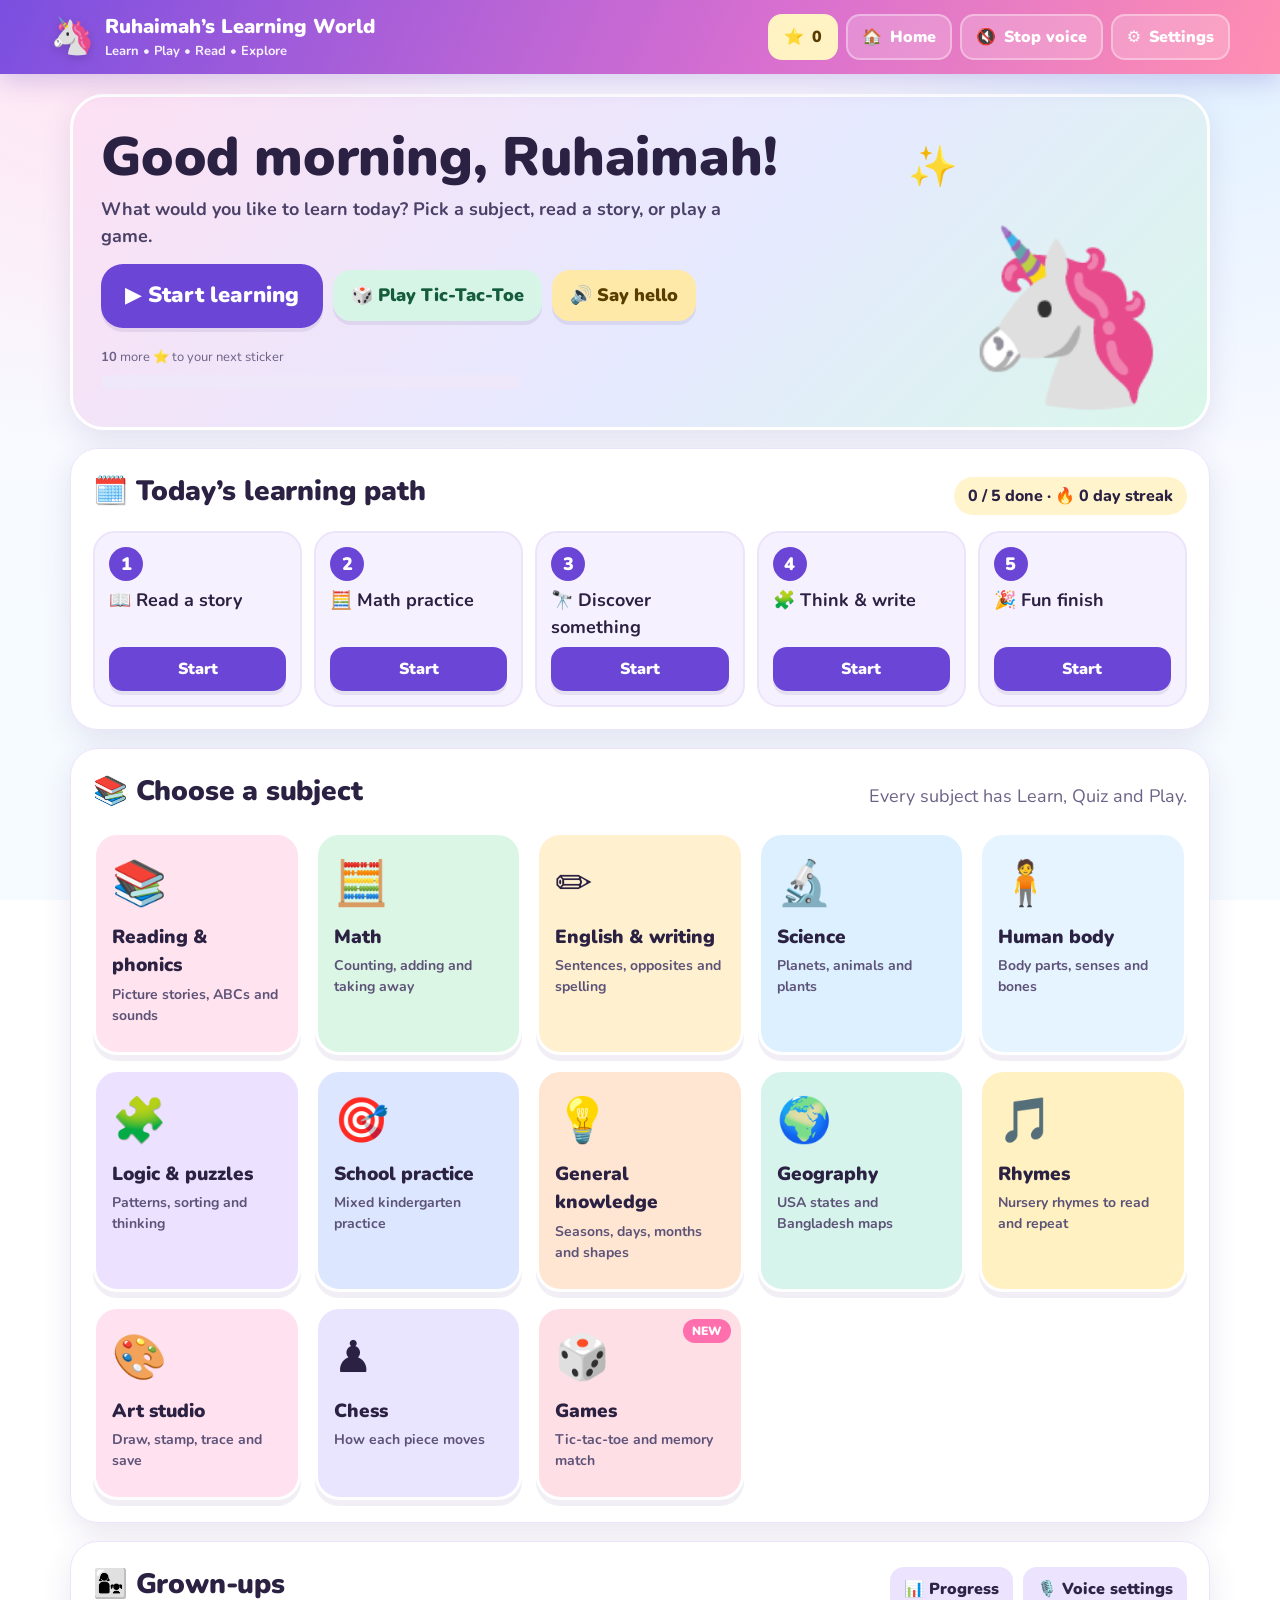
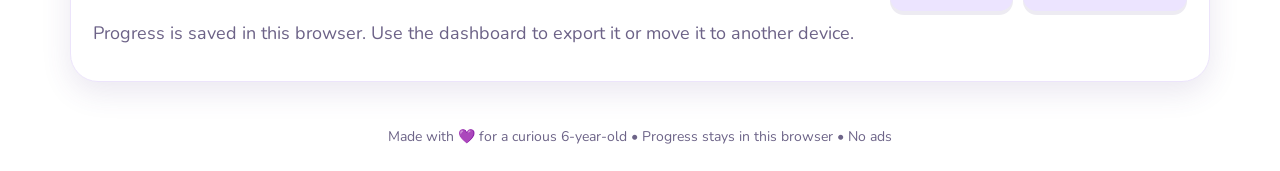
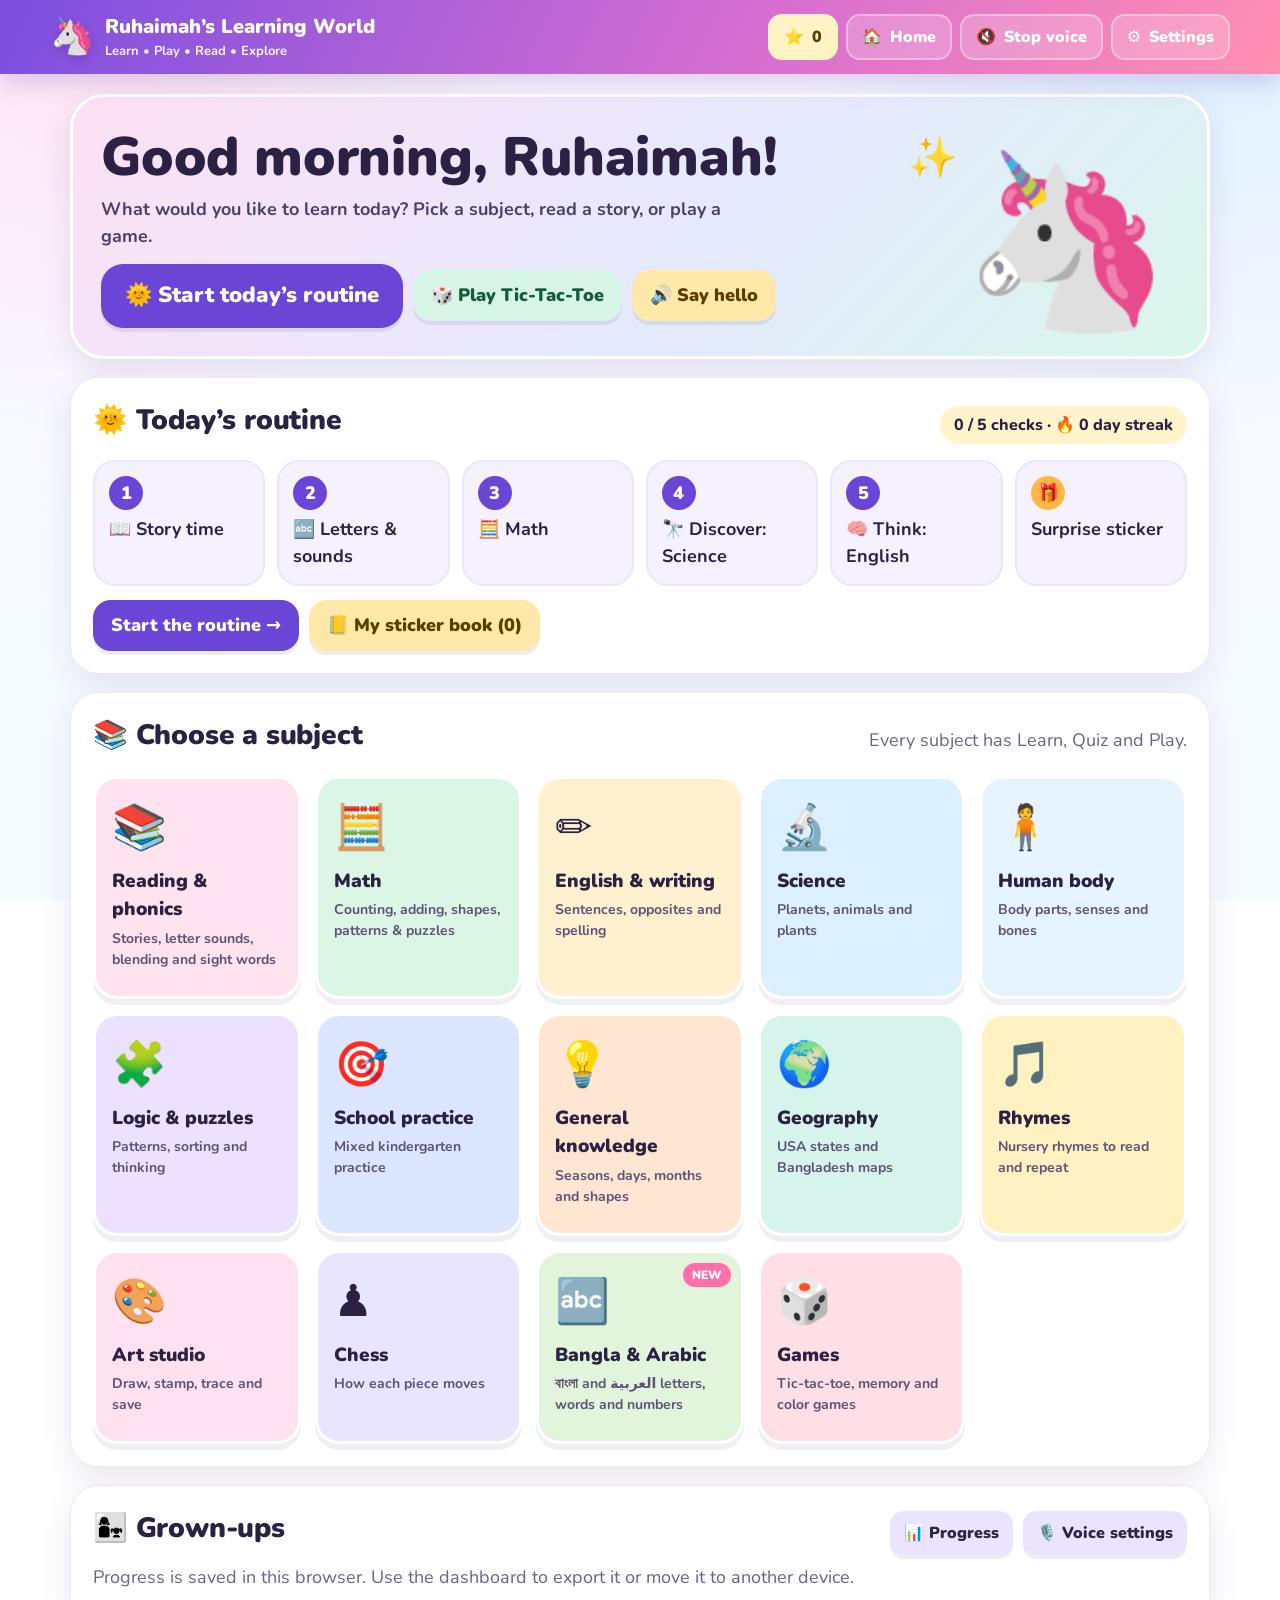
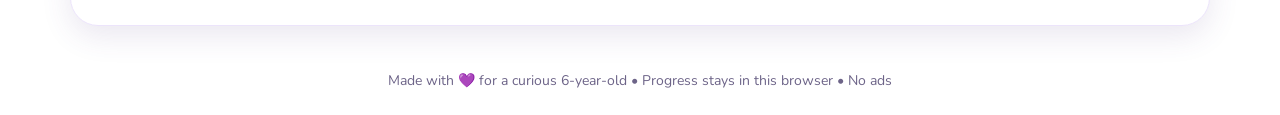
